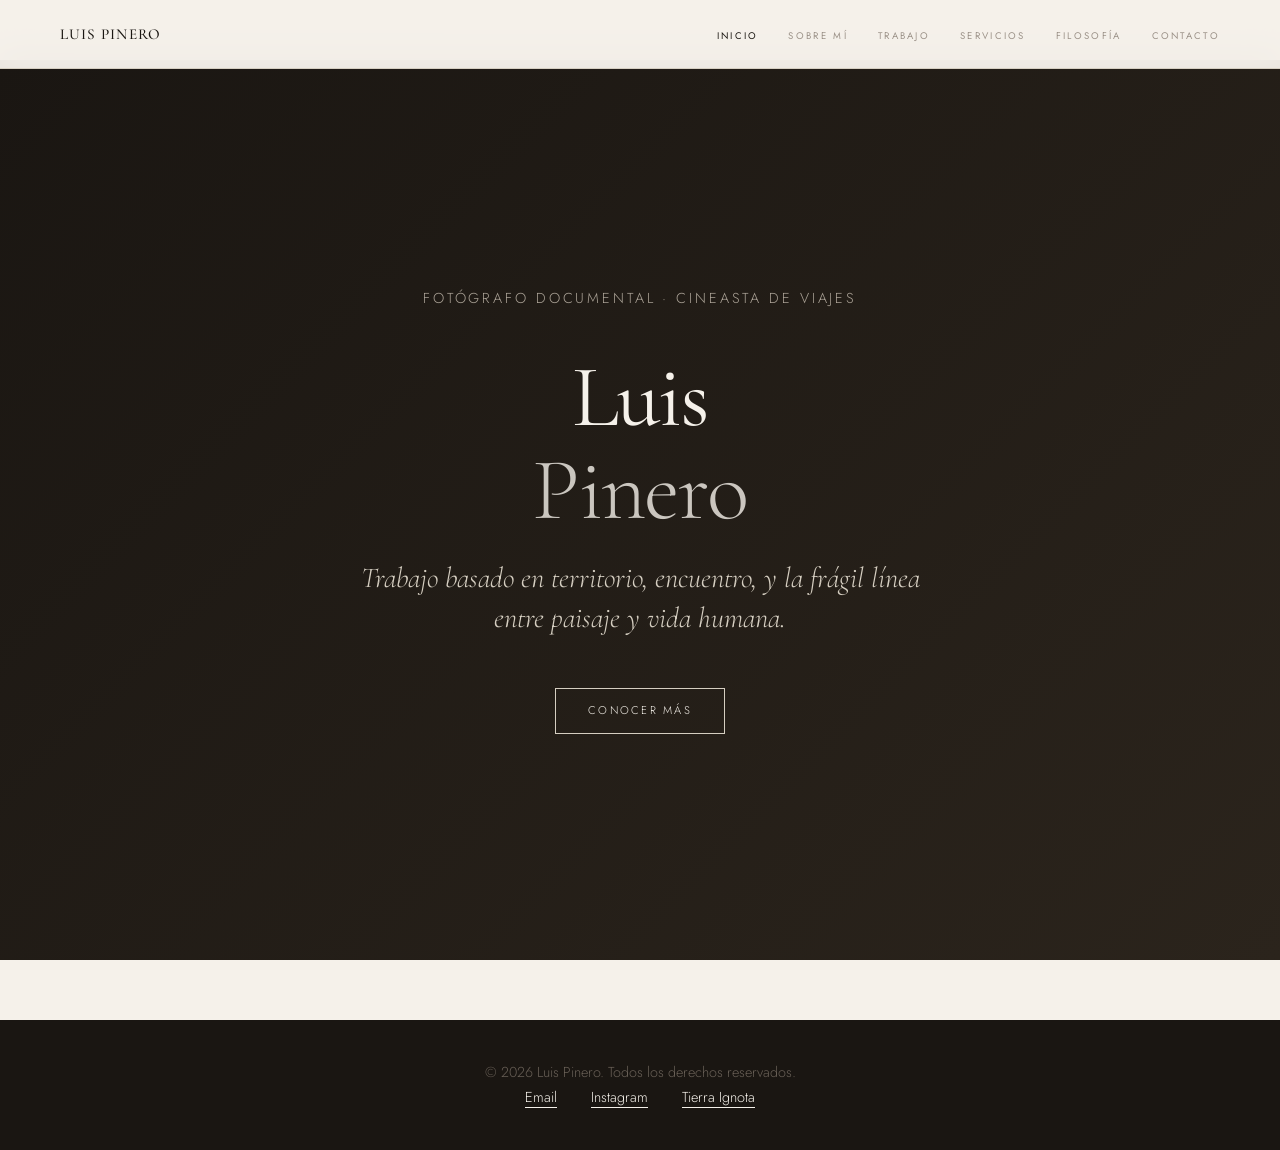
==== index.html @ 40c59b6a "Initial Commit" ====
<!DOCTYPE html>
<html lang="es">
<head>
  <meta charset="UTF-8">
  <meta name="viewport" content="width=device-width, initial-scale=1.0">
  <title>Luis Pinero — Fotógrafo Documental & Cineasta</title>
  <meta name="description" content="Fotógrafo documental y cineasta de viajes. Trabajo basado en territorio, encuentro, y la frágil línea entre paisaje y vida humana. Fundador de Tierra Ignota.">

  <link rel="preconnect" href="https://fonts.googleapis.com">
  <link rel="preconnect" href="https://fonts.gstatic.com" crossorigin>
  <link href="https://fonts.googleapis.com/css2?family=Cormorant+Garamond:ital,wght@0,300;0,400;0,500;1,300;1,400;1,500&family=Jost:wght@200;300;400&display=swap" rel="stylesheet">

  <style>
    :root {
      --bg: #F5F1EA;
      --bg-off: #EDE8DF;
      --dark: #1A1612;
      --deep: #2B241C;
      --mid: #696057;
      --muted: #9B9188;
      --bone: #D5CEC1;
      --cinema: #0F0D0B;
      --serif: 'Cormorant Garamond', Georgia, serif;
      --sans: 'Jost', system-ui, sans-serif;
      --w: 1280px;
      --gx: clamp(20px, 5vw, 60px);
    }

    * { box-sizing: border-box; margin: 0; padding: 0; }
    html { scroll-behavior: smooth; }
    body {
      background: var(--bg);
      color: var(--dark);
      font-family: var(--sans);
      font-weight: 300;
      line-height: 1.75;
      overflow-x: hidden;
    }
    img { display: block; max-width: 100%; }
    a { color: inherit; text-decoration: none; }
    h1, h2, h3 { font-family: var(--serif); font-weight: 400; line-height: 1.06; }
    p { font-size: 0.9rem; color: var(--mid); }

    .wrap { max-width: var(--w); margin: 0 auto; padding: 0 var(--gx); }

    /* ===== NAVIGATION ===== */
    nav {
      position: fixed;
      top: 0;
      left: 0;
      right: 0;
      z-index: 200;
      background: rgba(245, 241, 234, 0.95);
      backdrop-filter: blur(16px);
      border-bottom: 1px solid var(--bone);
      padding: 20px var(--gx);
    }

    .nav-wrap {
      max-width: var(--w);
      margin: 0 auto;
      display: flex;
      justify-content: space-between;
      align-items: center;
    }

    .nav-logo {
      font-family: var(--serif);
      font-size: 0.95rem;
      font-weight: 500;
      letter-spacing: 0.07em;
      color: var(--dark);
    }

    .nav-links {
      list-style: none;
      display: flex;
      gap: 30px;
    }

    .nav-links a {
      font-size: 0.6rem;
      font-weight: 400;
      letter-spacing: 0.24em;
      text-transform: uppercase;
      color: var(--muted);
      transition: color 0.3s;
    }

    .nav-links a:hover, .nav-links a.active {
      color: var(--dark);
    }

    /* ===== HERO ===== */
    .hero {
      height: 100vh;
      display: flex;
      align-items: center;
      justify-content: center;
      text-align: center;
      background: linear-gradient(135deg, #1a1612 0%, #2b241c 100%);
      color: #EDE8DF;
      margin-top: 60px;
      min-height: 500px;
    }

    .hero-content h1 {
      font-size: clamp(3rem, 8vw, 5.5rem);
      margin-bottom: 20px;
      color: #F5F1EA;
      letter-spacing: -0.02em;
    }

    .hero-content .subtitle {
      font-size: 0.9rem;
      letter-spacing: 0.2em;
      text-transform: uppercase;
      color: rgba(230, 220, 205, 0.7);
      margin-bottom: 40px;
    }

    .hero-content .tagline {
      font-family: var(--serif);
      font-size: clamp(1.2rem, 3vw, 1.8rem);
      font-weight: 300;
      font-style: italic;
      color: #D5CEC1;
      max-width: 600px;
      margin: 0 auto 50px;
      line-height: 1.4;
    }

    .cta-button {
      display: inline-block;
      padding: 12px 32px;
      border: 1px solid #D5CEC1;
      color: #F5F1EA;
      font-size: 0.7rem;
      letter-spacing: 0.2em;
      text-transform: uppercase;
      transition: all 0.4s;
    }

    .cta-button:hover {
      background: #F5F1EA;
      color: #1a1612;
    }

    /* ===== CONTENT SECTIONS ===== */
    .section {
      padding: 80px var(--gx);
      margin: 0 auto;
      max-width: var(--w);
    }

    .section-title {
      font-size: 2.5rem;
      margin-bottom: 40px;
      font-family: var(--serif);
    }

    footer {
      background: var(--dark);
      color: var(--bg);
      padding: 40px var(--gx);
      text-align: center;
      font-size: 0.8rem;
      margin-top: 60px;
    }

    footer a {
      color: var(--bg);
      border-bottom: 1px solid var(--bg);
      margin: 0 15px;
    }

    @media (max-width: 768px) {
      .nav-links { gap: 15px; }
      .hero-content h1 { font-size: 2rem; }
      .hero { margin-top: 80px; }
    }
  </style>
</head>
<body>

  <!-- NAVEGACIÓN (igual en todas las páginas) -->
  <nav>
    <div class="nav-wrap">
      <div class="nav-logo">LUIS PINERO</div>
      <ul class="nav-links">
        <li><a href="index.html" class="active">Inicio</a></li>
        <li><a href="about.html">Sobre mí</a></li>
        <li><a href="work.html">Trabajo</a></li>
        <li><a href="services.html">Servicios</a></li>
        <li><a href="philosophy.html">Filosofía</a></li>
        <li><a href="contact.html">Contacto</a></li>
      </ul>
    </div>
  </nav>

  <!-- HERO / INICIO -->
  <section class="hero">
    <div class="hero-content">
      <div class="subtitle">Fotógrafo Documental · Cineasta de Viajes</div>
      <h1>Luis<br><span style="font-weight: 300; opacity: 0.8;">Pinero</span></h1>
      <p class="tagline">Trabajo basado en territorio, encuentro, y la frágil línea entre paisaje y vida humana.</p>
      <a href="about.html" class="cta-button">Conocer Más</a>
    </div>
  </section>

  <!-- FOOTER (igual en todas las páginas) -->
  <footer>
    <p>© 2026 Luis Pinero. Todos los derechos reservados.</p>
    <p>
      <a href="mailto:info@luispineroalvarez.com">Email</a>
      <a href="https://instagram.com/on.ecstasy" target="_blank">Instagram</a>
      <a href="https://tierraignota.com" target="_blank">Tierra Ignota</a>
    </p>
  </footer>

</body>
</html>
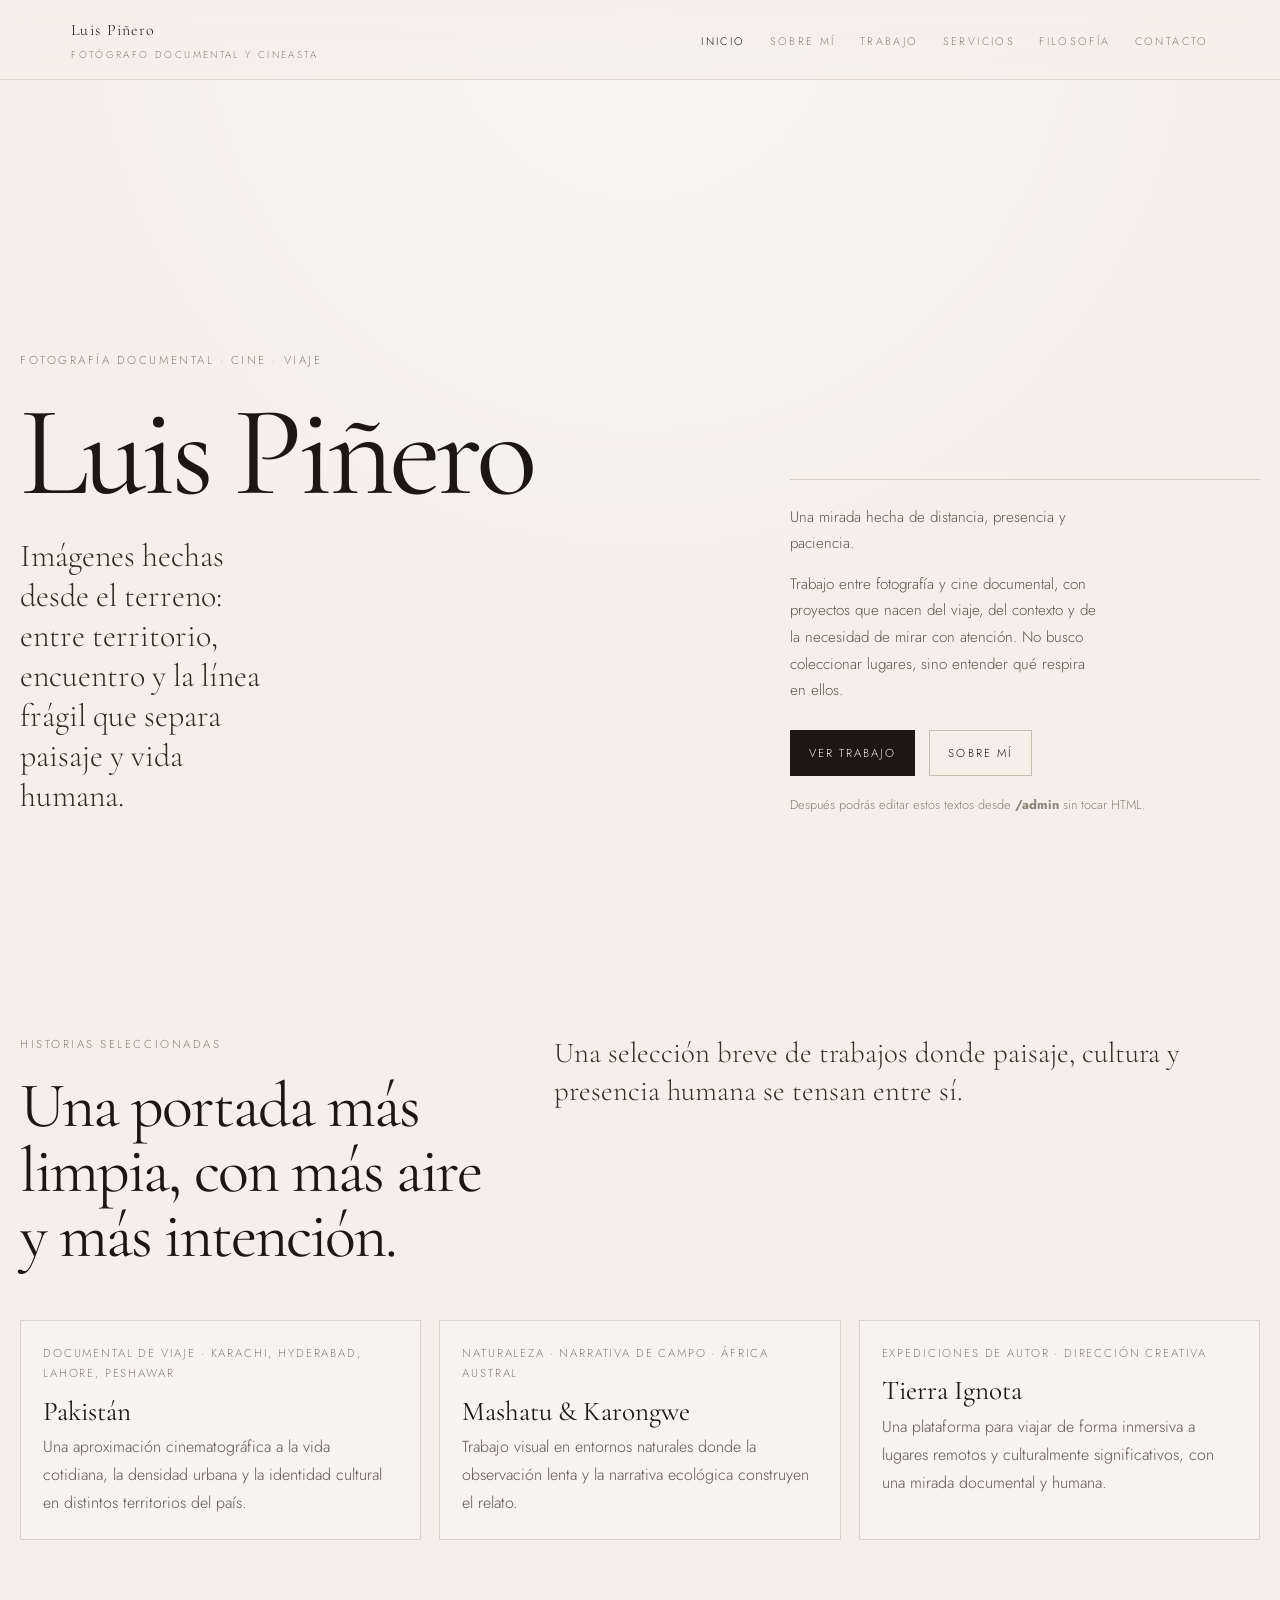
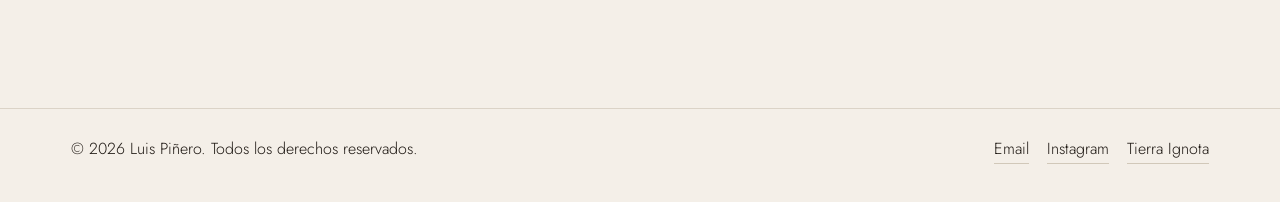
==== commit 5da7dd17: "Portafolio GPT" ====
--- a/index.html
+++ b/index.html
@@ -3,220 +3,15 @@
 <head>
   <meta charset="UTF-8">
   <meta name="viewport" content="width=device-width, initial-scale=1.0">
-  <title>Luis Pinero — Fotógrafo Documental & Cineasta</title>
-  <meta name="description" content="Fotógrafo documental y cineasta de viajes. Trabajo basado en territorio, encuentro, y la frágil línea entre paisaje y vida humana. Fundador de Tierra Ignota.">
-
+  <meta name="description" content="Portfolio editorial de Luis Piñero.">
+  <title>Luis Piñero</title>
   <link rel="preconnect" href="https://fonts.googleapis.com">
   <link rel="preconnect" href="https://fonts.gstatic.com" crossorigin>
-  <link href="https://fonts.googleapis.com/css2?family=Cormorant+Garamond:ital,wght@0,300;0,400;0,500;1,300;1,400;1,500&family=Jost:wght@200;300;400&display=swap" rel="stylesheet">
-
-  <style>
-    :root {
-      --bg: #F5F1EA;
-      --bg-off: #EDE8DF;
-      --dark: #1A1612;
-      --deep: #2B241C;
-      --mid: #696057;
-      --muted: #9B9188;
-      --bone: #D5CEC1;
-      --cinema: #0F0D0B;
-      --serif: 'Cormorant Garamond', Georgia, serif;
-      --sans: 'Jost', system-ui, sans-serif;
-      --w: 1280px;
-      --gx: clamp(20px, 5vw, 60px);
-    }
-
-    * { box-sizing: border-box; margin: 0; padding: 0; }
-    html { scroll-behavior: smooth; }
-    body {
-      background: var(--bg);
-      color: var(--dark);
-      font-family: var(--sans);
-      font-weight: 300;
-      line-height: 1.75;
-      overflow-x: hidden;
-    }
-    img { display: block; max-width: 100%; }
-    a { color: inherit; text-decoration: none; }
-    h1, h2, h3 { font-family: var(--serif); font-weight: 400; line-height: 1.06; }
-    p { font-size: 0.9rem; color: var(--mid); }
-
-    .wrap { max-width: var(--w); margin: 0 auto; padding: 0 var(--gx); }
-
-    /* ===== NAVIGATION ===== */
-    nav {
-      position: fixed;
-      top: 0;
-      left: 0;
-      right: 0;
-      z-index: 200;
-      background: rgba(245, 241, 234, 0.95);
-      backdrop-filter: blur(16px);
-      border-bottom: 1px solid var(--bone);
-      padding: 20px var(--gx);
-    }
-
-    .nav-wrap {
-      max-width: var(--w);
-      margin: 0 auto;
-      display: flex;
-      justify-content: space-between;
-      align-items: center;
-    }
-
-    .nav-logo {
-      font-family: var(--serif);
-      font-size: 0.95rem;
-      font-weight: 500;
-      letter-spacing: 0.07em;
-      color: var(--dark);
-    }
-
-    .nav-links {
-      list-style: none;
-      display: flex;
-      gap: 30px;
-    }
-
-    .nav-links a {
-      font-size: 0.6rem;
-      font-weight: 400;
-      letter-spacing: 0.24em;
-      text-transform: uppercase;
-      color: var(--muted);
-      transition: color 0.3s;
-    }
-
-    .nav-links a:hover, .nav-links a.active {
-      color: var(--dark);
-    }
-
-    /* ===== HERO ===== */
-    .hero {
-      height: 100vh;
-      display: flex;
-      align-items: center;
-      justify-content: center;
-      text-align: center;
-      background: linear-gradient(135deg, #1a1612 0%, #2b241c 100%);
-      color: #EDE8DF;
-      margin-top: 60px;
-      min-height: 500px;
-    }
-
-    .hero-content h1 {
-      font-size: clamp(3rem, 8vw, 5.5rem);
-      margin-bottom: 20px;
-      color: #F5F1EA;
-      letter-spacing: -0.02em;
-    }
-
-    .hero-content .subtitle {
-      font-size: 0.9rem;
-      letter-spacing: 0.2em;
-      text-transform: uppercase;
-      color: rgba(230, 220, 205, 0.7);
-      margin-bottom: 40px;
-    }
-
-    .hero-content .tagline {
-      font-family: var(--serif);
-      font-size: clamp(1.2rem, 3vw, 1.8rem);
-      font-weight: 300;
-      font-style: italic;
-      color: #D5CEC1;
-      max-width: 600px;
-      margin: 0 auto 50px;
-      line-height: 1.4;
-    }
-
-    .cta-button {
-      display: inline-block;
-      padding: 12px 32px;
-      border: 1px solid #D5CEC1;
-      color: #F5F1EA;
-      font-size: 0.7rem;
-      letter-spacing: 0.2em;
-      text-transform: uppercase;
-      transition: all 0.4s;
-    }
-
-    .cta-button:hover {
-      background: #F5F1EA;
-      color: #1a1612;
-    }
-
-    /* ===== CONTENT SECTIONS ===== */
-    .section {
-      padding: 80px var(--gx);
-      margin: 0 auto;
-      max-width: var(--w);
-    }
-
-    .section-title {
-      font-size: 2.5rem;
-      margin-bottom: 40px;
-      font-family: var(--serif);
-    }
-
-    footer {
-      background: var(--dark);
-      color: var(--bg);
-      padding: 40px var(--gx);
-      text-align: center;
-      font-size: 0.8rem;
-      margin-top: 60px;
-    }
-
-    footer a {
-      color: var(--bg);
-      border-bottom: 1px solid var(--bg);
-      margin: 0 15px;
-    }
-
-    @media (max-width: 768px) {
-      .nav-links { gap: 15px; }
-      .hero-content h1 { font-size: 2rem; }
-      .hero { margin-top: 80px; }
-    }
-  </style>
+  <link href="https://fonts.googleapis.com/css2?family=Cormorant+Garamond:wght@300;400;500&family=Jost:wght@300;400;500&display=swap" rel="stylesheet">
+  <link rel="stylesheet" href="styles.css">
 </head>
-<body>
-
-  <!-- NAVEGACIÓN (igual en todas las páginas) -->
-  <nav>
-    <div class="nav-wrap">
-      <div class="nav-logo">LUIS PINERO</div>
-      <ul class="nav-links">
-        <li><a href="index.html" class="active">Inicio</a></li>
-        <li><a href="about.html">Sobre mí</a></li>
-        <li><a href="work.html">Trabajo</a></li>
-        <li><a href="services.html">Servicios</a></li>
-        <li><a href="philosophy.html">Filosofía</a></li>
-        <li><a href="contact.html">Contacto</a></li>
-      </ul>
-    </div>
-  </nav>
-
-  <!-- HERO / INICIO -->
-  <section class="hero">
-    <div class="hero-content">
-      <div class="subtitle">Fotógrafo Documental · Cineasta de Viajes</div>
-      <h1>Luis<br><span style="font-weight: 300; opacity: 0.8;">Pinero</span></h1>
-      <p class="tagline">Trabajo basado en territorio, encuentro, y la frágil línea entre paisaje y vida humana.</p>
-      <a href="about.html" class="cta-button">Conocer Más</a>
-    </div>
-  </section>
-
-  <!-- FOOTER (igual en todas las páginas) -->
-  <footer>
-    <p>© 2026 Luis Pinero. Todos los derechos reservados.</p>
-    <p>
-      <a href="mailto:info@luispineroalvarez.com">Email</a>
-      <a href="https://instagram.com/on.ecstasy" target="_blank">Instagram</a>
-      <a href="https://tierraignota.com" target="_blank">Tierra Ignota</a>
-    </p>
-  </footer>
-
+<body data-page="home">
+  <main id="app" class="page-shell"></main>
+  <script src="script.js"></script>
 </body>
 </html>
--- a/styles.css
+++ b/styles.css
@@ -0,0 +1,193 @@
+:root {
+  --bg: #f4efe8;
+  --bg-alt: #ede6dc;
+  --panel: rgba(255,255,255,0.45);
+  --text: #1d1712;
+  --text-soft: #5f554d;
+  --muted: #8a8076;
+  --line: #d7cec0;
+  --line-strong: #c8beae;
+  --accent: #2f261f;
+  --serif: 'Cormorant Garamond', Georgia, serif;
+  --sans: 'Jost', system-ui, sans-serif;
+  --max: 1240px;
+  --gx: clamp(22px, 4vw, 60px);
+  --section: clamp(80px, 10vw, 140px);
+}
+* { box-sizing: border-box; }
+html { scroll-behavior: smooth; }
+body {
+  margin: 0;
+  background: radial-gradient(circle at top, rgba(255,255,255,0.45), transparent 35%), var(--bg);
+  color: var(--text);
+  font-family: var(--sans);
+  line-height: 1.75;
+  font-weight: 300;
+}
+a { color: inherit; text-decoration: none; }
+img { max-width: 100%; display: block; }
+h1, h2, h3, h4 { font-family: var(--serif); font-weight: 400; line-height: 1.02; margin: 0; }
+p { margin: 0; color: var(--text-soft); }
+.page-shell { min-height: 100vh; }
+.wrap { max-width: var(--max); margin: 0 auto; padding: 0 var(--gx); }
+.site-header {
+  position: sticky; top: 0; z-index: 20;
+  backdrop-filter: blur(14px);
+  background: linear-gradient(to bottom, rgba(244,239,232,0.88), rgba(244,239,232,0.62));
+  border-bottom: 1px solid rgba(199,189,174,0.55);
+}
+.header-inner {
+  max-width: var(--max);
+  margin: 0 auto;
+  padding: 16px var(--gx);
+  display: flex; align-items: center; justify-content: space-between; gap: 20px;
+}
+.logo {
+  font-family: var(--serif);
+  font-size: 1rem;
+  letter-spacing: 0.08em;
+}
+.logo small {
+  display: block; font-family: var(--sans); font-size: 0.62rem; letter-spacing: 0.24em; text-transform: uppercase; color: var(--muted); margin-top: 2px;
+}
+.nav-toggle {
+  display: none; background: transparent; border: none; padding: 0; color: var(--text); font-size: 0.8rem; letter-spacing: 0.18em; text-transform: uppercase;
+}
+.site-nav ul {
+  list-style: none; display: flex; gap: 24px; margin: 0; padding: 0;
+}
+.site-nav a {
+  font-size: 0.68rem; letter-spacing: 0.22em; text-transform: uppercase; color: var(--muted);
+}
+.site-nav a.active, .site-nav a:hover { color: var(--text); }
+main { padding-bottom: 40px; }
+.hero {
+  min-height: calc(100vh - 74px);
+  display: grid;
+  align-items: end;
+  padding: clamp(40px, 8vw, 80px) 0 clamp(55px, 8vw, 90px);
+}
+.hero-grid {
+  display: grid; grid-template-columns: minmax(0, 1.2fr) minmax(280px, 0.8fr); gap: clamp(30px, 5vw, 80px); align-items: end;
+}
+.hero-copy {
+  max-width: 760px;
+}
+.kicker {
+  font-size: 0.72rem; letter-spacing: 0.22em; text-transform: uppercase; color: var(--muted); margin-bottom: 18px;
+}
+.hero h1, .page-hero h1 {
+  font-size: clamp(3.8rem, 10vw, 8rem);
+  letter-spacing: -0.04em;
+  text-wrap: balance;
+}
+.hero-intro, .page-intro {
+  font-family: var(--serif);
+  font-size: clamp(1.35rem, 2.8vw, 2rem);
+  line-height: 1.25;
+  color: #342b23;
+  max-width: 18ch;
+  margin-top: 18px;
+}
+.hero-side {
+  padding: 24px 0 0;
+  border-top: 1px solid var(--line);
+}
+.hero-side p {
+  font-size: 0.95rem;
+  max-width: 34ch;
+}
+.cta-row {
+  display: flex; flex-wrap: wrap; gap: 14px; margin-top: 26px;
+}
+.button, .button-secondary {
+  display: inline-flex; align-items: center; justify-content: center;
+  padding: 12px 18px; border: 1px solid var(--text); font-size: 0.72rem; letter-spacing: 0.18em; text-transform: uppercase;
+  transition: 180ms ease;
+}
+.button { background: var(--text); color: var(--bg); }
+.button-secondary { border-color: var(--line-strong); color: var(--text); }
+.button:hover { transform: translateY(-1px); }
+.button-secondary:hover { border-color: var(--text); }
+.page-hero {
+  padding: 84px 0 32px;
+  border-bottom: 1px solid rgba(199,189,174,0.55);
+}
+.section { padding: var(--section) 0; }
+.split {
+  display: grid; grid-template-columns: minmax(0, 0.8fr) minmax(0, 1.2fr); gap: clamp(24px, 5vw, 80px); align-items: start;
+}
+.section-title {
+  font-size: clamp(2.2rem, 5vw, 4rem);
+  letter-spacing: -0.03em;
+  margin-bottom: 18px;
+}
+.lead {
+  font-family: var(--serif);
+  font-size: clamp(1.25rem, 2.4vw, 1.8rem);
+  color: #362d25;
+  line-height: 1.3;
+}
+.stack { display: grid; gap: 22px; }
+.card-grid { display: grid; grid-template-columns: repeat(3, minmax(0, 1fr)); gap: 18px; }
+.card, .project-card, .service-card {
+  background: rgba(255,255,255,0.28);
+  border: 1px solid rgba(200,190,174,0.6);
+  padding: 22px; min-height: 100%;
+  transition: transform 180ms ease, border-color 180ms ease, background 180ms ease;
+}
+.card:hover, .project-card:hover, .service-card:hover {
+  transform: translateY(-3px); border-color: #b4a893; background: rgba(255,255,255,0.45);
+}
+.card h3, .project-card h3, .service-card h3 {
+  font-size: 1.7rem; margin-bottom: 8px;
+}
+.meta {
+  font-size: 0.72rem; letter-spacing: 0.16em; text-transform: uppercase; color: var(--muted); margin-bottom: 14px;
+}
+.project-list { display: grid; gap: 18px; }
+.project-card p + p { margin-top: 10px; }
+.highlight-box {
+  padding: 26px; background: var(--bg-alt); border: 1px solid var(--line);
+}
+.highlight-box ul { margin: 14px 0 0; padding-left: 18px; color: var(--text-soft); }
+.highlight-box li + li { margin-top: 10px; }
+.philosophy-block {
+  max-width: 840px; display: grid; gap: 26px;
+}
+.contact-grid { display: grid; grid-template-columns: minmax(0, 0.7fr) minmax(0, 1.3fr); gap: clamp(24px, 5vw, 80px); }
+.contact-list { display: grid; gap: 22px; }
+.contact-item-label { font-size: 0.68rem; letter-spacing: 0.2em; text-transform: uppercase; color: var(--muted); margin-bottom: 6px; }
+.contact-item-value a { border-bottom: 1px solid var(--line-strong); }
+.contact-form {
+  display: grid; gap: 18px; background: rgba(255,255,255,0.2); border: 1px solid rgba(200,190,174,0.6); padding: 24px;
+}
+.contact-form label { font-size: 0.68rem; letter-spacing: 0.18em; text-transform: uppercase; color: var(--muted); display: block; margin-bottom: 8px; }
+.contact-form input, .contact-form textarea, .contact-form select {
+  width: 100%; border: 1px solid var(--line); background: rgba(255,255,255,0.4); padding: 12px 14px; font: inherit; color: var(--text);
+}
+.contact-form textarea { min-height: 140px; resize: vertical; }
+.site-footer {
+  border-top: 1px solid rgba(199,189,174,0.55);
+  padding: 26px 0 38px;
+}
+.footer-inner { max-width: var(--max); margin: 0 auto; padding: 0 var(--gx); display: flex; justify-content: space-between; gap: 20px; flex-wrap: wrap; }
+.footer-links { display: flex; gap: 18px; flex-wrap: wrap; }
+.footer-links a { border-bottom: 1px solid rgba(200,190,174,0.8); }
+.fade-in { opacity: 0; transform: translateY(16px); transition: 550ms ease; }
+.fade-in.visible { opacity: 1; transform: translateY(0); }
+.admin-note {
+  margin-top: 18px; font-size: 0.8rem; color: var(--muted);
+}
+@media (max-width: 960px) {
+  .hero-grid, .split, .contact-grid, .card-grid { grid-template-columns: 1fr; }
+}
+@media (max-width: 820px) {
+  .nav-toggle { display: block; }
+  .site-nav {
+    position: absolute; left: 0; right: 0; top: 100%; background: rgba(244,239,232,0.98); border-bottom: 1px solid var(--line); padding: 0 var(--gx); display: none;
+  }
+  .site-nav.open { display: block; }
+  .site-nav ul { flex-direction: column; gap: 0; padding: 16px 0 18px; }
+  .site-nav li + li { margin-top: 10px; }
+}
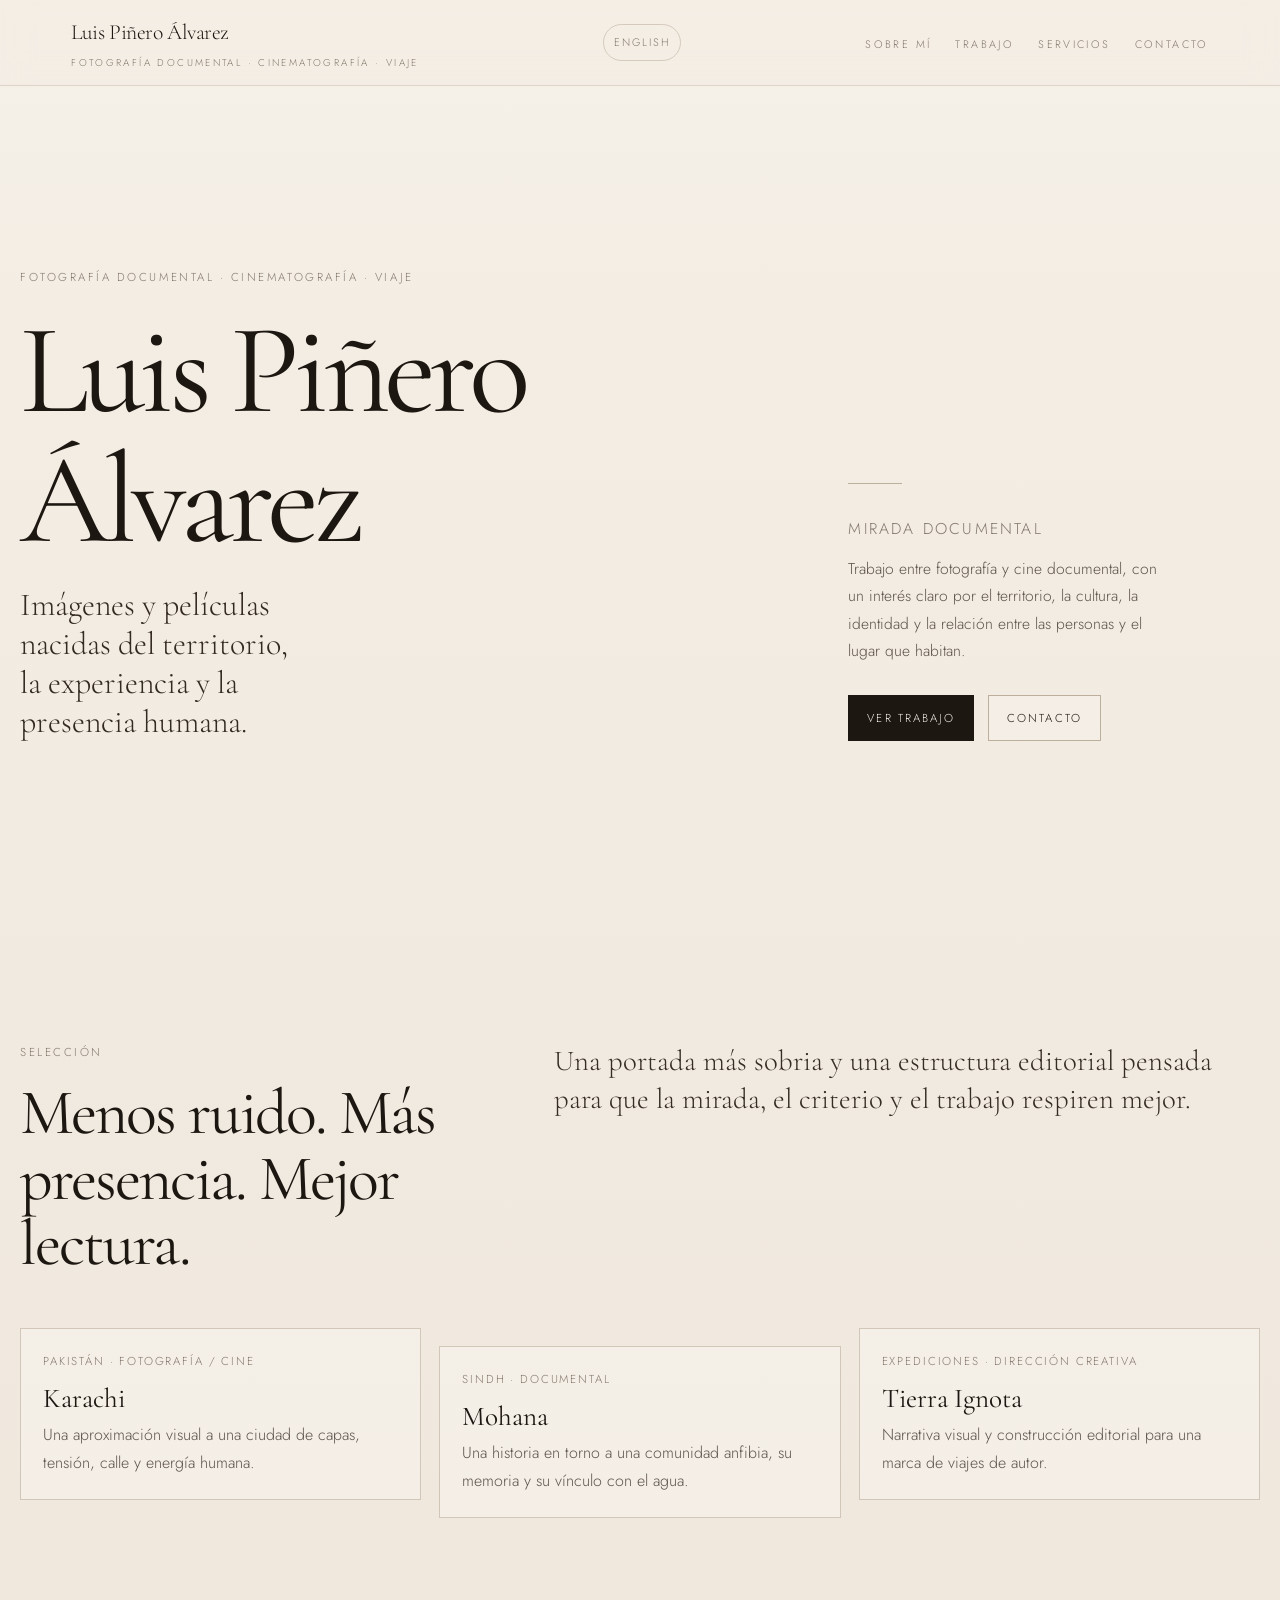
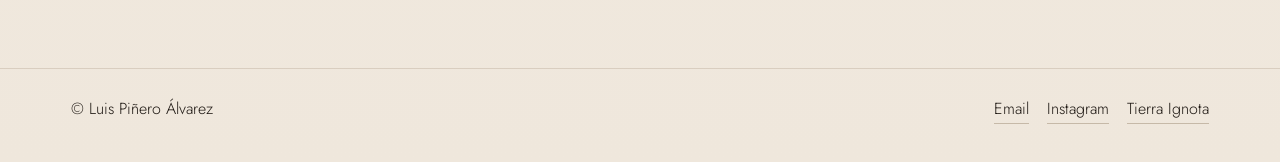
==== commit 340f1009: "Portfolio GPT bilingue" ====
--- a/index.html
+++ b/index.html
@@ -3,8 +3,8 @@
 <head>
   <meta charset="UTF-8">
   <meta name="viewport" content="width=device-width, initial-scale=1.0">
-  <meta name="description" content="Portfolio editorial de Luis Piñero.">
-  <title>Luis Piñero</title>
+  <meta name="description" content="Portfolio editorial de Luis Piñero Álvarez.">
+  <title>Luis Piñero Álvarez</title>
   <link rel="preconnect" href="https://fonts.googleapis.com">
   <link rel="preconnect" href="https://fonts.gstatic.com" crossorigin>
   <link href="https://fonts.googleapis.com/css2?family=Cormorant+Garamond:wght@300;400;500&family=Jost:wght@300;400;500&display=swap" rel="stylesheet">
--- a/styles.css
+++ b/styles.css
@@ -1,13 +1,13 @@
 :root {
-  --bg: #f4efe8;
-  --bg-alt: #ede6dc;
-  --panel: rgba(255,255,255,0.45);
+  --bg: #f3ede4;
+  --bg-alt: #e8dfd2;
+  --panel: rgba(255,255,255,0.52);
   --text: #1d1712;
-  --text-soft: #5f554d;
-  --muted: #8a8076;
-  --line: #d7cec0;
-  --line-strong: #c8beae;
-  --accent: #2f261f;
+  --text-soft: #5d544b;
+  --muted: #85796d;
+  --line: #d5cab9;
+  --line-strong: #beaf9d;
+  --accent: #2c241d;
   --serif: 'Cormorant Garamond', Georgia, serif;
   --sans: 'Jost', system-ui, sans-serif;
   --max: 1240px;
@@ -18,7 +18,8 @@
 html { scroll-behavior: smooth; }
 body {
   margin: 0;
-  background: radial-gradient(circle at top, rgba(255,255,255,0.45), transparent 35%), var(--bg);
+  background:
+    linear-gradient(180deg, #f6f1e9 0%, #f3ede4 18%, #efe7dc 100%);
   color: var(--text);
   font-family: var(--sans);
   line-height: 1.75;
@@ -33,19 +34,19 @@
 .site-header {
   position: sticky; top: 0; z-index: 20;
   backdrop-filter: blur(14px);
-  background: linear-gradient(to bottom, rgba(244,239,232,0.88), rgba(244,239,232,0.62));
-  border-bottom: 1px solid rgba(199,189,174,0.55);
+  background: rgba(243,237,228,0.74);
+  border-bottom: 1px solid rgba(190,175,157,0.42);
 }
 .header-inner {
   max-width: var(--max);
   margin: 0 auto;
-  padding: 16px var(--gx);
+  padding: 14px var(--gx);
   display: flex; align-items: center; justify-content: space-between; gap: 20px;
 }
 .logo {
   font-family: var(--serif);
-  font-size: 1rem;
-  letter-spacing: 0.08em;
+  font-size: clamp(1.15rem, 2vw, 1.35rem);
+  letter-spacing: -0.02em;
 }
 .logo small {
   display: block; font-family: var(--sans); font-size: 0.62rem; letter-spacing: 0.24em; text-transform: uppercase; color: var(--muted); margin-top: 2px;
@@ -62,43 +63,61 @@
 .site-nav a.active, .site-nav a:hover { color: var(--text); }
 main { padding-bottom: 40px; }
 .hero {
-  min-height: calc(100vh - 74px);
-  display: grid;
-  align-items: end;
-  padding: clamp(40px, 8vw, 80px) 0 clamp(55px, 8vw, 90px);
+  min-height: calc(100vh - 72px);
+  display: grid;
+  align-items: center;
+  padding: clamp(54px, 9vw, 96px) 0 clamp(52px, 8vw, 88px);
 }
 .hero-grid {
-  display: grid; grid-template-columns: minmax(0, 1.2fr) minmax(280px, 0.8fr); gap: clamp(30px, 5vw, 80px); align-items: end;
+  display: grid; grid-template-columns: minmax(0, 1.3fr) minmax(300px, 0.7fr); gap: clamp(32px, 5vw, 86px); align-items: end;
 }
 .hero-copy {
-  max-width: 760px;
+  max-width: 780px;
 }
 .kicker {
   font-size: 0.72rem; letter-spacing: 0.22em; text-transform: uppercase; color: var(--muted); margin-bottom: 18px;
 }
 .hero h1, .page-hero h1 {
-  font-size: clamp(3.8rem, 10vw, 8rem);
-  letter-spacing: -0.04em;
+  font-size: clamp(4.2rem, 10vw, 8.3rem);
+  letter-spacing: -0.045em;
   text-wrap: balance;
 }
 .hero-intro, .page-intro {
   font-family: var(--serif);
   font-size: clamp(1.35rem, 2.8vw, 2rem);
-  line-height: 1.25;
-  color: #342b23;
+  line-height: 1.22;
+  color: #332a22;
   max-width: 18ch;
   margin-top: 18px;
 }
 .hero-side {
-  padding: 24px 0 0;
-  border-top: 1px solid var(--line);
+  position: relative;
+}
+.hero-side::before {
+  content: '';
+  position: absolute;
+  left: 0;
+  top: -14px;
+  width: 54px;
+  height: 1px;
+  background: var(--line-strong);
+}
+.hero-side-inner {
+  padding: 18px 0 0;
+}
+.hero-side-kicker {
+  font-size: 0.8rem;
+  letter-spacing: 0.14em;
+  text-transform: uppercase;
+  color: var(--muted);
+  margin-bottom: 12px;
 }
 .hero-side p {
-  font-size: 0.95rem;
-  max-width: 34ch;
+  font-size: 0.98rem;
+  max-width: 35ch;
 }
 .cta-row {
-  display: flex; flex-wrap: wrap; gap: 14px; margin-top: 26px;
+  display: flex; flex-wrap: wrap; gap: 14px; margin-top: 30px;
 }
 .button, .button-secondary {
   display: inline-flex; align-items: center; justify-content: center;
@@ -106,12 +125,12 @@
   transition: 180ms ease;
 }
 .button { background: var(--text); color: var(--bg); }
-.button-secondary { border-color: var(--line-strong); color: var(--text); }
+.button-secondary { border-color: var(--line-strong); color: var(--text); background: rgba(255,255,255,0.12); }
 .button:hover { transform: translateY(-1px); }
 .button-secondary:hover { border-color: var(--text); }
 .page-hero {
-  padding: 84px 0 32px;
-  border-bottom: 1px solid rgba(199,189,174,0.55);
+  padding: 92px 0 38px;
+  border-bottom: 1px solid rgba(190,175,157,0.46);
 }
 .section { padding: var(--section) 0; }
 .split {
@@ -125,22 +144,28 @@
 .lead {
   font-family: var(--serif);
   font-size: clamp(1.25rem, 2.4vw, 1.8rem);
-  color: #362d25;
+  color: #352c24;
   line-height: 1.3;
 }
 .stack { display: grid; gap: 22px; }
 .card-grid { display: grid; grid-template-columns: repeat(3, minmax(0, 1fr)); gap: 18px; }
 .card, .project-card, .service-card {
-  background: rgba(255,255,255,0.28);
-  border: 1px solid rgba(200,190,174,0.6);
+  background: rgba(255,255,255,0.26);
+  border: 1px solid rgba(190,175,157,0.62);
   padding: 22px; min-height: 100%;
   transition: transform 180ms ease, border-color 180ms ease, background 180ms ease;
 }
 .card:hover, .project-card:hover, .service-card:hover {
-  transform: translateY(-3px); border-color: #b4a893; background: rgba(255,255,255,0.45);
+  transform: translateY(-3px); border-color: #ab9b88; background: rgba(255,255,255,0.44);
 }
 .card h3, .project-card h3, .service-card h3 {
   font-size: 1.7rem; margin-bottom: 8px;
+}
+.featured-card:nth-child(2) {
+  transform: translateY(18px);
+}
+.featured-card:nth-child(2):hover {
+  transform: translateY(15px);
 }
 .meta {
   font-size: 0.72rem; letter-spacing: 0.16em; text-transform: uppercase; color: var(--muted); margin-bottom: 14px;
@@ -148,46 +173,104 @@
 .project-list { display: grid; gap: 18px; }
 .project-card p + p { margin-top: 10px; }
 .highlight-box {
-  padding: 26px; background: var(--bg-alt); border: 1px solid var(--line);
+  padding: 26px; background: rgba(232,223,210,0.72); border: 1px solid var(--line);
 }
 .highlight-box ul { margin: 14px 0 0; padding-left: 18px; color: var(--text-soft); }
 .highlight-box li + li { margin-top: 10px; }
-.philosophy-block {
-  max-width: 840px; display: grid; gap: 26px;
+.services-layout {
+  display: grid;
+  gap: 32px;
+}
+.service-feature {
+  padding: clamp(28px, 4vw, 40px);
+  border-top: 1px solid var(--line-strong);
+  display: grid;
+  gap: 14px;
+  max-width: 920px;
+}
+.service-feature h2 {
+  font-size: clamp(2.8rem, 5vw, 4.5rem);
+  letter-spacing: -0.04em;
+}
+.services-grid-advanced {
+  display: grid;
+  grid-template-columns: repeat(2, minmax(0, 1fr));
+  gap: 18px;
+}
+.service-card-premium {
+  padding: 26px;
+  background: linear-gradient(180deg, rgba(255,255,255,0.34), rgba(255,255,255,0.18));
+}
+.service-card-premium.wide {
+  grid-column: span 2;
+}
+.service-card-top {
+  display: flex;
+  align-items: center;
+  gap: 14px;
+  margin-bottom: 18px;
+}
+.service-index {
+  font-size: 0.75rem;
+  letter-spacing: 0.24em;
+  text-transform: uppercase;
+  color: var(--muted);
+}
+.service-rule {
+  flex: 1;
+  height: 1px;
+  background: rgba(190,175,157,0.72);
 }
 .contact-grid { display: grid; grid-template-columns: minmax(0, 0.7fr) minmax(0, 1.3fr); gap: clamp(24px, 5vw, 80px); }
 .contact-list { display: grid; gap: 22px; }
 .contact-item-label { font-size: 0.68rem; letter-spacing: 0.2em; text-transform: uppercase; color: var(--muted); margin-bottom: 6px; }
 .contact-item-value a { border-bottom: 1px solid var(--line-strong); }
 .contact-form {
-  display: grid; gap: 18px; background: rgba(255,255,255,0.2); border: 1px solid rgba(200,190,174,0.6); padding: 24px;
+  display: grid; gap: 18px; background: rgba(255,255,255,0.2); border: 1px solid rgba(190,175,157,0.62); padding: 24px;
 }
 .contact-form label { font-size: 0.68rem; letter-spacing: 0.18em; text-transform: uppercase; color: var(--muted); display: block; margin-bottom: 8px; }
 .contact-form input, .contact-form textarea, .contact-form select {
-  width: 100%; border: 1px solid var(--line); background: rgba(255,255,255,0.4); padding: 12px 14px; font: inherit; color: var(--text);
+  width: 100%; border: 1px solid var(--line); background: rgba(255,255,255,0.42); padding: 12px 14px; font: inherit; color: var(--text);
 }
 .contact-form textarea { min-height: 140px; resize: vertical; }
 .site-footer {
-  border-top: 1px solid rgba(199,189,174,0.55);
+  border-top: 1px solid rgba(190,175,157,0.46);
   padding: 26px 0 38px;
 }
 .footer-inner { max-width: var(--max); margin: 0 auto; padding: 0 var(--gx); display: flex; justify-content: space-between; gap: 20px; flex-wrap: wrap; }
 .footer-links { display: flex; gap: 18px; flex-wrap: wrap; }
-.footer-links a { border-bottom: 1px solid rgba(200,190,174,0.8); }
+.footer-links a { border-bottom: 1px solid rgba(190,175,157,0.82); }
 .fade-in { opacity: 0; transform: translateY(16px); transition: 550ms ease; }
 .fade-in.visible { opacity: 1; transform: translateY(0); }
-.admin-note {
-  margin-top: 18px; font-size: 0.8rem; color: var(--muted);
-}
 @media (max-width: 960px) {
-  .hero-grid, .split, .contact-grid, .card-grid { grid-template-columns: 1fr; }
+  .hero-grid, .split, .contact-grid, .card-grid, .services-grid-advanced { grid-template-columns: 1fr; }
+  .featured-card:nth-child(2), .featured-card:nth-child(2):hover, .service-card-premium.wide { transform: none; grid-column: auto; }
 }
 @media (max-width: 820px) {
   .nav-toggle { display: block; }
   .site-nav {
-    position: absolute; left: 0; right: 0; top: 100%; background: rgba(244,239,232,0.98); border-bottom: 1px solid var(--line); padding: 0 var(--gx); display: none;
+    position: absolute; left: 0; right: 0; top: 100%; background: rgba(243,237,228,0.98); border-bottom: 1px solid var(--line); padding: 0 var(--gx); display: none;
   }
   .site-nav.open { display: block; }
   .site-nav ul { flex-direction: column; gap: 0; padding: 16px 0 18px; }
   .site-nav li + li { margin-top: 10px; }
 }
+
+
+.header-actions { display: flex; align-items: center; gap: 16px; }
+.lang-switch {
+  font-size: 0.68rem; letter-spacing: 0.18em; text-transform: uppercase; color: var(--muted);
+  padding: 8px 10px; border: 1px solid rgba(190,175,157,0.56); border-radius: 999px; transition: 180ms ease;
+}
+.lang-switch:hover { color: var(--text); border-color: var(--text); }
+@media (max-width: 860px) {
+  .header-inner { flex-wrap: wrap; }
+  .header-actions { margin-left: auto; }
+  .site-nav { width: 100%; display: none; }
+  .site-nav.open { display: block; }
+  .site-nav ul { padding-top: 10px; flex-direction: column; gap: 12px; }
+  .nav-toggle { display: inline-flex; }
+}
+@media (min-width: 861px) {
+  .site-nav { display: block !important; }
+}
